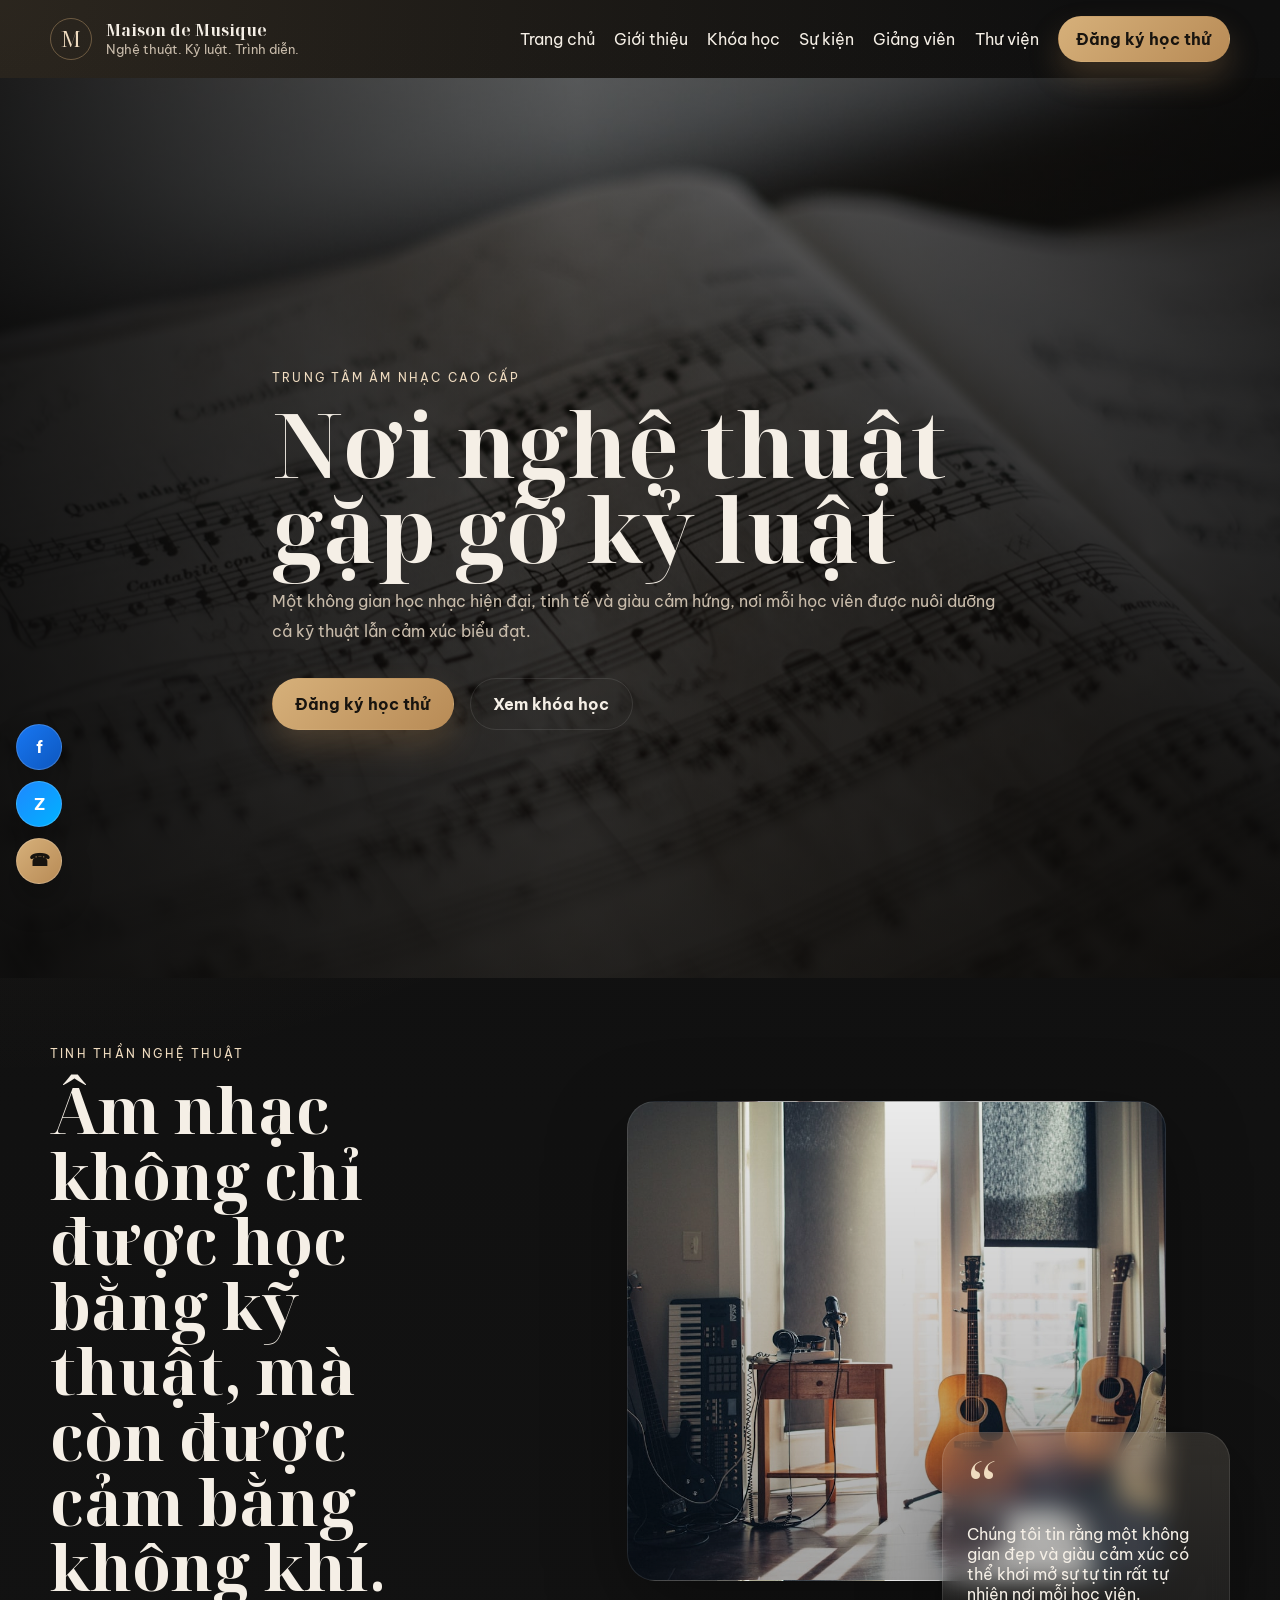
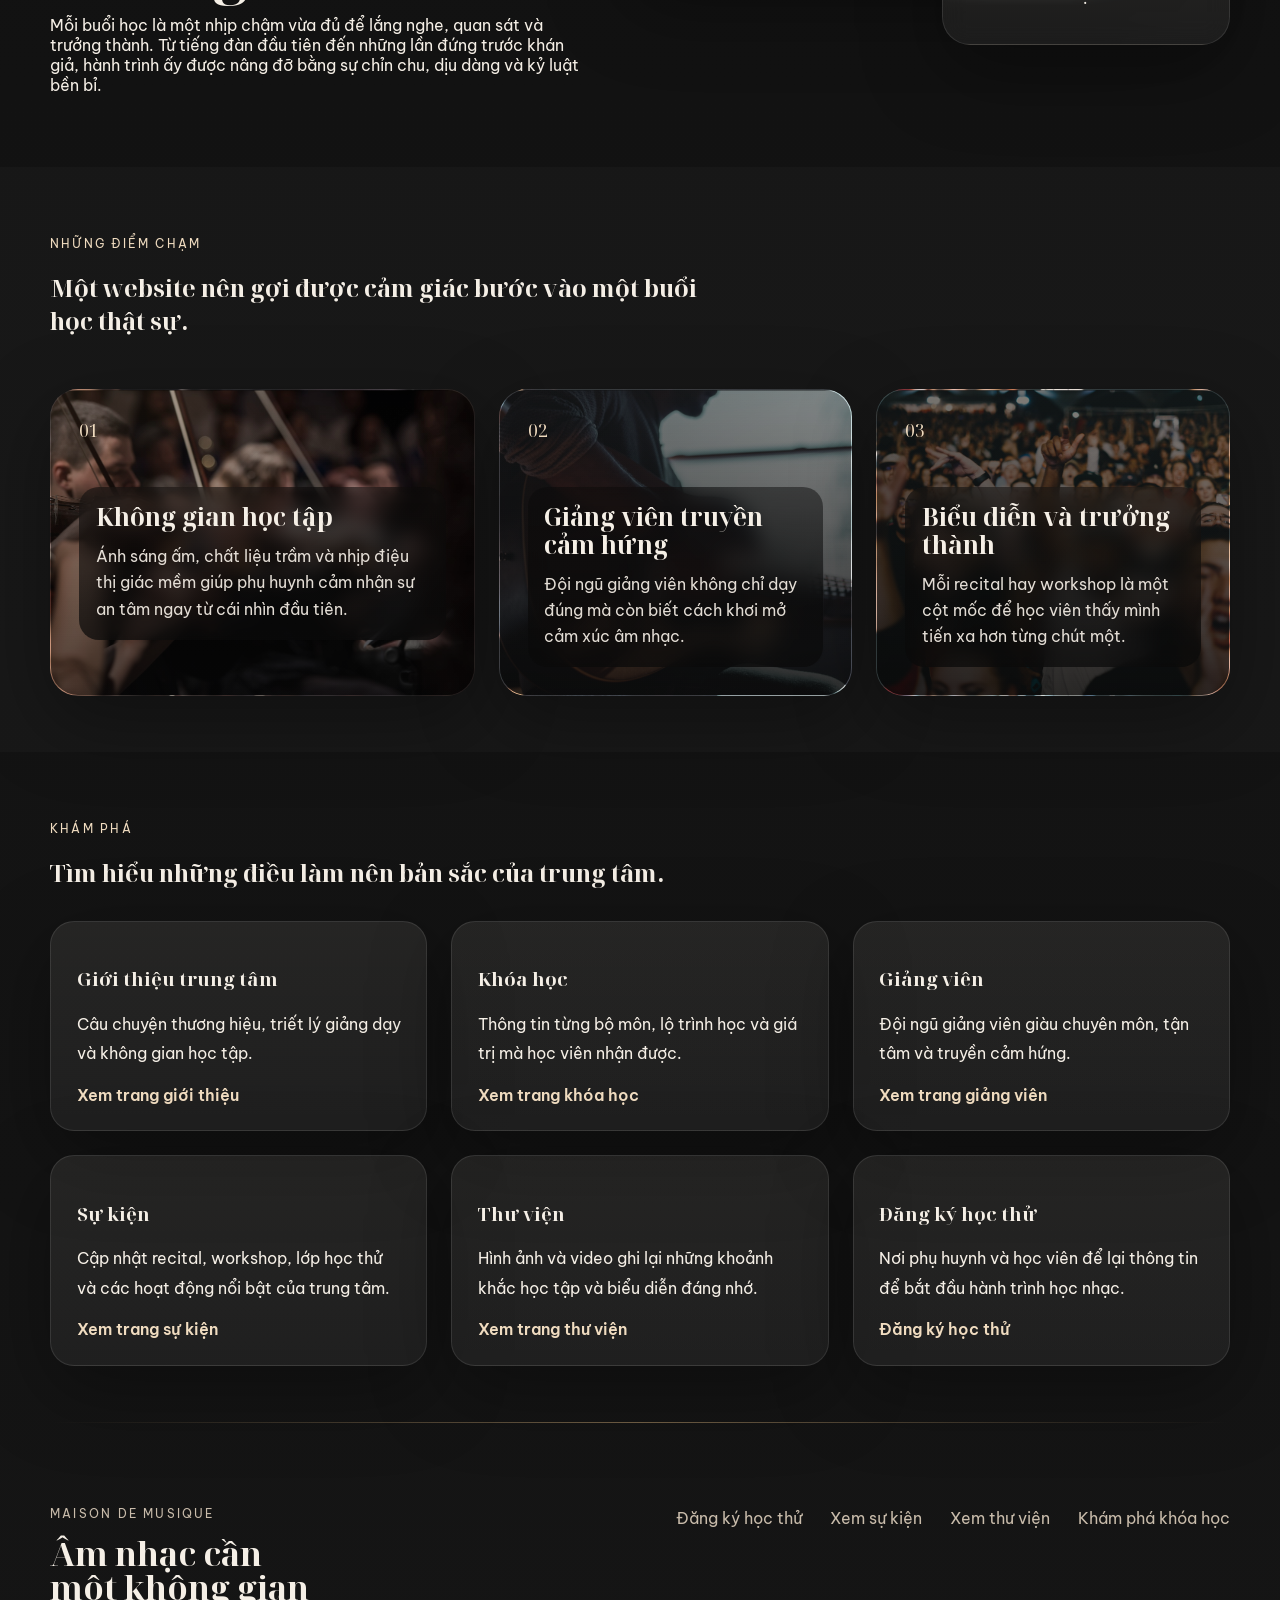
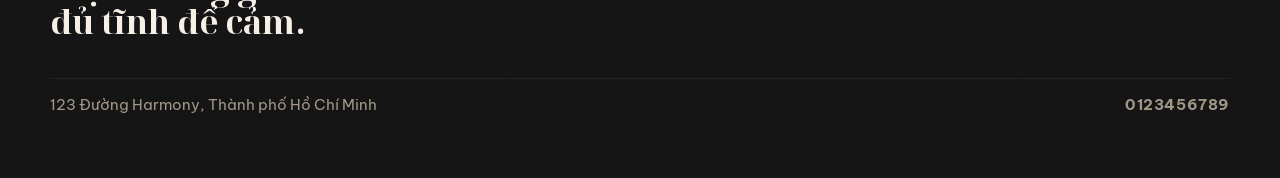
==== index.html @ a561e21d "f" ====
<!DOCTYPE html>
<html lang="vi">
<head>
    <meta charset="UTF-8">
    <meta name="viewport" content="width=device-width, initial-scale=1.0">
    <title>Demo Giao Diện Trung Tâm Âm Nhạc</title>
    <meta name="description" content="Trung tâm âm nhạc với phong cách hiện đại, tinh tế và giàu cảm xúc.">
    <link rel="preconnect" href="https://fonts.googleapis.com">
    <link rel="preconnect" href="https://fonts.gstatic.com" crossorigin>
    <link href="https://fonts.googleapis.com/css2?family=Be+Vietnam+Pro:wght@400;500;600;700&family=Noto+Serif+Display:wght@500;600;700&display=swap&subset=vietnamese" rel="stylesheet">
    <link rel="stylesheet" href="public/assets/css/site.css">
</head>
<body>
    <header class="site-header" data-header>
        <div class="container nav-shell">
            <a href="index.html" class="brand">
                <span class="brand-mark">M</span>
                <span class="brand-copy">
                    <strong>Maison de Musique</strong>
                    <small>Nghệ thuật. Kỷ luật. Trình diễn.</small>
                </span>
            </a>

            <button class="nav-toggle" type="button" aria-label="Mở menu điều hướng" data-nav-toggle>
                <span></span>
                <span></span>
            </button>

            <nav class="nav-links" data-nav-menu>
                <a href="index.html">Trang chủ</a>
                <a href="gioi-thieu.html">Giới thiệu</a>
                <a href="khoa-hoc.html">Khóa học</a>
                <a href="su-kien.html">Sự kiện</a>
                <a href="giang-vien.html">Giảng viên</a>
                <a href="thu-vien.html">Thư viện</a>
                <a href="dang-ky-hoc-thu.html" class="button button-sm">Đăng ký học thử</a>
            </nav>
        </div>
    </header>

    <main>
        <section class="hero">
            <video class="hero-video" autoplay muted loop playsinline poster="public/assets/images/hero-poster.jpg">
                <source src="https://cdn.coverr.co/videos/coverr-piano-keys-close-up-1563387488767?download=1080p" type="video/mp4">
            </video>
            <div class="hero-overlay"></div>
            <div class="container hero-content">
                <p class="eyebrow">Trung tâm âm nhạc cao cấp</p>
                <h1>Nơi nghệ thuật gặp gỡ kỷ luật</h1>
                <p class="hero-copy">Một không gian học nhạc hiện đại, tinh tế và giàu cảm hứng, nơi mỗi học viên được nuôi dưỡng cả kỹ thuật lẫn cảm xúc biểu đạt.</p>
                <div class="hero-actions">
                    <a href="dang-ky-hoc-thu.html" class="button">Đăng ký học thử</a>
                    <a href="khoa-hoc.html" class="button button-ghost">Xem khóa học</a>
                </div>
            </div>
        </section>

        <section class="section">
            <div class="container artistic-story">
                <div class="story-copy">
                    <p class="eyebrow">Tinh thần nghệ thuật</p>
                    <h2>Âm nhạc không chỉ được học bằng kỹ thuật, mà còn được cảm bằng không khí.</h2>
                    <p>Mỗi buổi học là một nhịp chậm vừa đủ để lắng nghe, quan sát và trưởng thành. Từ tiếng đàn đầu tiên đến những lần đứng trước khán giả, hành trình ấy được nâng đỡ bằng sự chỉn chu, dịu dàng và kỷ luật bền bỉ.</p>
                </div>
                <div class="story-composition">
                    <div class="composition-main"></div>
                    <div class="composition-note">
                        <p class="quote-mark">“</p>
                        <p>Chúng tôi tin rằng một không gian đẹp và giàu cảm xúc có thể khơi mở sự tự tin rất tự nhiên nơi mỗi học viên.</p>
                    </div>
                </div>
            </div>
        </section>

        <section class="section section-soft">
            <div class="container artistic-rhythm">
                <div class="rhythm-intro">
                    <p class="eyebrow">Những điểm chạm</p>
                    <h2>Một website nên gợi được cảm giác bước vào một buổi học thật sự.</h2>
                </div>
                <div class="rhythm-grid">
                    <article class="rhythm-card rhythm-card-large">
                        <span>01</span>
                        <div class="rhythm-card-text">
                            <h3>Không gian học tập</h3>
                            <p>Ánh sáng ấm, chất liệu trầm và nhịp điệu thị giác mềm giúp phụ huynh cảm nhận sự an tâm ngay từ cái nhìn đầu tiên.</p>
                        </div>
                    </article>
                    <article class="rhythm-card rhythm-card-photo-two">
                        <span>02</span>
                        <div class="rhythm-card-text">
                            <h3>Giảng viên truyền cảm hứng</h3>
                            <p>Đội ngũ giảng viên không chỉ dạy đúng mà còn biết cách khơi mở cảm xúc âm nhạc.</p>
                        </div>
                    </article>
                    <article class="rhythm-card rhythm-card-photo-three">
                        <span>03</span>
                        <div class="rhythm-card-text">
                            <h3>Biểu diễn và trưởng thành</h3>
                            <p>Mỗi recital hay workshop là một cột mốc để học viên thấy mình tiến xa hơn từng chút một.</p>
                        </div>
                    </article>
                </div>
            </div>
        </section>

        <section class="section">
            <div class="container">
                <div class="section-heading">
                    <p class="eyebrow">Khám phá</p>
                    <h2>Tìm hiểu những điều làm nên bản sắc của trung tâm.</h2>
                </div>
                <div class="card-grid card-grid-3">
                    <article class="feature-panel">
                        <h3>Giới thiệu trung tâm</h3>
                        <p>Câu chuyện thương hiệu, triết lý giảng dạy và không gian học tập.</p>
                        <a class="text-link" href="gioi-thieu.html">Xem trang giới thiệu</a>
                    </article>
                    <article class="feature-panel">
                        <h3>Khóa học</h3>
                        <p>Thông tin từng bộ môn, lộ trình học và giá trị mà học viên nhận được.</p>
                        <a class="text-link" href="khoa-hoc.html">Xem trang khóa học</a>
                    </article>
                    <article class="feature-panel">
                        <h3>Giảng viên</h3>
                        <p>Đội ngũ giảng viên giàu chuyên môn, tận tâm và truyền cảm hứng.</p>
                        <a class="text-link" href="giang-vien.html">Xem trang giảng viên</a>
                    </article>
                    <article class="feature-panel">
                        <h3>Sự kiện</h3>
                        <p>Cập nhật recital, workshop, lớp học thử và các hoạt động nổi bật của trung tâm.</p>
                        <a class="text-link" href="su-kien.html">Xem trang sự kiện</a>
                    </article>
                    <article class="feature-panel">
                        <h3>Thư viện</h3>
                        <p>Hình ảnh và video ghi lại những khoảnh khắc học tập và biểu diễn đáng nhớ.</p>
                        <a class="text-link" href="thu-vien.html">Xem trang thư viện</a>
                    </article>
                    <article class="feature-panel">
                        <h3>Đăng ký học thử</h3>
                        <p>Nơi phụ huynh và học viên để lại thông tin để bắt đầu hành trình học nhạc.</p>
                        <a class="text-link" href="dang-ky-hoc-thu.html">Đăng ký học thử</a>
                    </article>
                </div>
            </div>
        </section>
    </main>

    <div class="floating-contact" aria-label="Liên hệ nhanh">
        <a href="https://facebook.com" class="floating-link is-facebook" target="_blank" rel="noreferrer" aria-label="Liên hệ qua Facebook">
            <span>f</span>
        </a>
        <a href="https://zalo.me" class="floating-link is-zalo" target="_blank" rel="noreferrer" aria-label="Liên hệ qua Zalo">
            <span>Z</span>
        </a>
        <a href="tel:0123456789" class="floating-link is-phone" aria-label="Gọi điện thoại">
            <span>☎</span>
        </a>
    </div>

    <footer class="site-footer">
        <div class="container footer-grid">
            <div class="footer-lead">
                <p class="eyebrow">Maison de Musique</p>
                <h3>Âm nhạc cần một không gian đủ tĩnh để cảm.</h3>
            </div>
            <div class="footer-links footer-links-inline">
                <a href="dang-ky-hoc-thu.html">Đăng ký học thử</a>
                <a href="su-kien.html">Xem sự kiện</a>
                <a href="thu-vien.html">Xem thư viện</a>
                <a href="khoa-hoc.html">Khám phá khóa học</a>
            </div>
        </div>
        <div class="container footer-bottom">
            <p>123 Đường Harmony, Thành phố Hồ Chí Minh</p>
            <p class="footer-phone">0123456789</p>
        </div>
    </footer>

    <script src="public/assets/js/site.js"></script>
</body>
</html>
---- public/assets/css/site.css ----
:root {
    --bg: #111111;
    --bg-soft: #181818;
    --panel: rgba(255, 255, 255, 0.05);
    --panel-strong: rgba(255, 248, 235, 0.08);
    --text: #f5efe6;
    --muted: #c9bcab;
    --accent: #d6b07a;
    --accent-soft: #f0dcc0;
    --border: rgba(255, 255, 255, 0.1);
    --shadow: 0 24px 80px rgba(0, 0, 0, 0.35);
    --radius: 24px;
    --container: 1180px;
}

* {
    box-sizing: border-box;
}

html {
    scroll-behavior: smooth;
}

body {
    margin: 0;
    font-family: "Be Vietnam Pro", sans-serif;
    background:
        radial-gradient(circle at top left, rgba(214, 176, 122, 0.14), transparent 30%),
        linear-gradient(180deg, #0f0f0f 0%, #151515 100%);
    color: var(--text);
}

a {
    color: inherit;
    text-decoration: none;
}

video,
img {
    max-width: 100%;
}

.container {
    width: min(calc(100% - 2rem), var(--container));
    margin: 0 auto;
}

.site-header {
    position: sticky;
    top: 0;
    z-index: 50;
    transition: background-color 180ms ease, backdrop-filter 180ms ease, border-color 180ms ease;
}

.site-header.is-scrolled {
    background: rgba(10, 10, 10, 0.72);
    backdrop-filter: blur(18px);
    border-bottom: 1px solid var(--border);
}

.floating-contact {
    position: fixed;
    left: 1rem;
    bottom: 1rem;
    z-index: 60;
    display: flex;
    flex-direction: column;
    gap: 0.65rem;
}

.floating-link {
    width: 2.9rem;
    height: 2.9rem;
    display: grid;
    place-items: center;
    border-radius: 999px;
    color: #fff;
    font-weight: 700;
    font-size: 1.05rem;
    border: 1px solid rgba(255, 255, 255, 0.18);
    box-shadow: 0 18px 32px rgba(0, 0, 0, 0.28);
    animation: float-spin-bounce 2.2s cubic-bezier(0.22, 1, 0.36, 1) infinite;
    transition: transform 180ms ease, box-shadow 180ms ease;
}

.floating-link:nth-child(2) {
    animation-delay: 0.18s;
}

.floating-link:nth-child(3) {
    animation-delay: 0.36s;
}

.floating-link:hover {
    transform: translateY(-6px) scale(1.08) rotate(-10deg);
    box-shadow: 0 22px 36px rgba(0, 0, 0, 0.38);
}

.floating-link span {
    line-height: 1;
}

.is-facebook {
    background: linear-gradient(135deg, #1877f2, #0d57bf);
}

.is-zalo {
    background: linear-gradient(135deg, #1e88ff, #00b2ff);
}

.is-phone {
    background: linear-gradient(135deg, #d6b07a, #b88b56);
    color: #18140f;
}

@keyframes float-spin-bounce {
    0%, 100% {
        transform: translateY(0) rotate(0deg);
    }
    18% {
        transform: translateY(-7px) rotate(-14deg);
    }
    36% {
        transform: translateY(2px) rotate(12deg);
    }
    52% {
        transform: translateY(-5px) rotate(-10deg);
    }
    70% {
        transform: translateY(1px) rotate(8deg);
    }
}

.nav-shell {
    display: flex;
    align-items: center;
    justify-content: space-between;
    gap: 1rem;
    padding: 1rem 0;
}

.brand {
    display: inline-flex;
    align-items: center;
    gap: 0.85rem;
}

.brand-mark {
    width: 2.65rem;
    height: 2.65rem;
    display: grid;
    place-items: center;
    border: 1px solid rgba(214, 176, 122, 0.4);
    border-radius: 999px;
    color: var(--accent-soft);
    font-family: "Noto Serif Display", serif;
    font-size: 1.35rem;
}

.brand-copy {
    display: flex;
    flex-direction: column;
}

.brand-copy strong,
.hero h1,
.page-hero h1,
h2,
h3 {
    font-family: "Noto Serif Display", serif;
}

.brand-copy small,
.card-kicker,
.hero-copy,
.page-hero p,
.site-footer p,
.detail-list,
input,
select,
textarea {
    color: var(--muted);
}

.nav-links {
    display: flex;
    align-items: center;
    gap: 1.2rem;
}

.nav-toggle {
    display: none;
    border: 0;
    background: transparent;
    padding: 0;
}

.nav-toggle span {
    display: block;
    width: 1.5rem;
    height: 2px;
    margin: 0.3rem 0;
    background: var(--text);
}

.button {
    display: inline-flex;
    align-items: center;
    justify-content: center;
    gap: 0.5rem;
    padding: 0.95rem 1.4rem;
    border-radius: 999px;
    background: linear-gradient(135deg, var(--accent), #b88b56);
    color: #18140f;
    font-weight: 700;
    border: 1px solid transparent;
    transition: transform 180ms ease, box-shadow 180ms ease;
    box-shadow: 0 16px 30px rgba(184, 139, 86, 0.25);
}

.button:hover,
.info-card:hover,
.profile-card:hover,
.gallery-card:hover,
.feature-panel:hover {
    transform: translateY(-4px);
}

.button-sm {
    padding: 0.75rem 1.1rem;
}

.button-ghost {
    background: transparent;
    color: var(--text);
    border-color: var(--border);
    box-shadow: none;
}

.hero {
    position: relative;
    min-height: 100vh;
    display: flex;
    align-items: center;
    overflow: hidden;
}

.hero-video,
.hero-overlay {
    position: absolute;
    inset: 0;
}

.hero-video {
    width: 100%;
    height: 100%;
    object-fit: cover;
}

.hero-overlay {
    background:
        linear-gradient(90deg, rgba(10, 10, 10, 0.85) 0%, rgba(10, 10, 10, 0.42) 45%, rgba(10, 10, 10, 0.75) 100%),
        linear-gradient(180deg, rgba(16, 12, 7, 0.25) 0%, rgba(16, 12, 7, 0.78) 100%);
}

.hero-content,
.page-hero .container {
    position: relative;
    z-index: 1;
}

.hero-content {
    padding: 8rem 0 6rem;
    max-width: 46rem;
}

.hero h1,
.page-hero h1 {
    font-size: clamp(3.2rem, 7vw, 6.4rem);
    line-height: 0.95;
    margin: 0 0 1rem;
}

.hero-copy,
.page-hero p,
.split-section p,
.feature-panel p,
.info-card p,
.profile-card p,
.gallery-card p {
    font-size: 1.02rem;
    line-height: 1.8;
}

.hero-actions {
    display: flex;
    flex-wrap: wrap;
    gap: 1rem;
    margin-top: 2rem;
}

.eyebrow {
    text-transform: uppercase;
    letter-spacing: 0.18em;
    font-size: 0.77rem;
    color: var(--accent-soft);
    margin-bottom: 1rem;
}

.page-hero {
    padding: 9rem 0 3rem;
}

.section {
    padding: 3.5rem 0;
}

.section-soft {
    background: rgba(255, 255, 255, 0.02);
}

.split-section,
.cta-panel,
.form-layout,
.footer-grid,
.split-cards,
.artistic-story {
    display: grid;
    gap: 2rem;
}

.split-section,
.cta-panel,
.footer-grid {
    grid-template-columns: repeat(2, minmax(0, 1fr));
    align-items: center;
}

.split-cards,
.form-layout,
.artistic-story {
    grid-template-columns: 0.95fr 1.05fr;
}

.artistic-story {
    align-items: center;
}

.artistic-story-reverse {
    grid-template-columns: 1.05fr 0.95fr;
}

.story-copy h2 {
    max-width: 12ch;
    font-size: clamp(2.3rem, 5vw, 4.3rem);
    line-height: 1.02;
    margin: 0 0 1rem;
}

.story-copy p:last-child {
    max-width: 36rem;
}

.story-composition {
    position: relative;
    min-height: 34rem;
}

.composition-main,
.composition-note {
    border-radius: 28px;
    border: 1px solid var(--border);
    box-shadow: var(--shadow);
}

.composition-main {
    position: absolute;
    inset: 0 4rem 4rem 0;
    background:
        linear-gradient(180deg, rgba(0, 0, 0, 0.08), rgba(0, 0, 0, 0.36)),
        url("../images/story-composition.jpg") center / cover;
}

.composition-main-about {
    background:
        linear-gradient(180deg, rgba(0, 0, 0, 0.12), rgba(0, 0, 0, 0.42)),
        url("../images/gallery-cover.jpg") center / cover;
}

.composition-note {
    position: absolute;
    right: 0;
    bottom: 0;
    width: min(18rem, 80%);
    padding: 1.5rem;
    background: linear-gradient(180deg, rgba(241, 224, 198, 0.14), rgba(255, 255, 255, 0.05));
    backdrop-filter: blur(12px);
}

.composition-note-wide {
    width: min(22rem, 84%);
}

.quote-mark {
    margin: 0;
    font-family: "Noto Serif Display", serif;
    font-size: 4rem;
    line-height: 0.8;
    color: var(--accent-soft);
}

.artistic-rhythm {
    display: grid;
    gap: 2rem;
}

.rhythm-intro {
    max-width: 42rem;
}

.rhythm-grid {
    display: grid;
    grid-template-columns: 1.2fr 1fr 1fr;
    gap: 1.5rem;
}

.rhythm-card {
    position: relative;
    overflow: hidden;
    min-height: 17rem;
    padding: 1.75rem;
    border-radius: 28px;
    border: 1px solid var(--border);
    background:
        radial-gradient(circle at top right, rgba(214, 176, 122, 0.12), transparent 35%),
        linear-gradient(180deg, rgba(255, 248, 235, 0.06), rgba(255, 255, 255, 0.03));
    box-shadow: var(--shadow);
}

.rhythm-card::before {
    content: "";
    position: absolute;
    inset: 0;
    background:
        linear-gradient(180deg, rgba(8, 8, 8, 0.24), rgba(8, 8, 8, 0.68)),
        radial-gradient(circle at top left, rgba(214, 176, 122, 0.14), transparent 40%);
    z-index: 0;
}

.rhythm-card > * {
    position: relative;
    z-index: 1;
}

.rhythm-card span {
    display: inline-block;
    margin-bottom: 1.35rem;
    color: var(--accent-soft);
    font-family: "Noto Serif Display", serif;
    font-size: 1.1rem;
}

.rhythm-card h3 {
    font-size: 1.55rem;
    line-height: 1.12;
    margin: 0 0 0.75rem;
}

.rhythm-card p {
    margin: 0;
    max-width: 22rem;
    font-size: 1rem;
    line-height: 1.65;
    color: rgba(245, 239, 230, 0.92);
}

.rhythm-card-text {
    width: min(100%, 25rem);
    padding: 1rem 1.05rem 1.1rem;
    border-radius: 20px;
    background: linear-gradient(180deg, rgba(10, 10, 10, 0.48), rgba(10, 10, 10, 0.72));
    backdrop-filter: blur(10px);
}

.rhythm-card-large {
    background:
        url("../images/rhythm-card.jpg") center / cover;
}

.rhythm-card-photo-two {
    background:
        url("../images/rhythm-card-02-new.jpg") center / cover;
}

.rhythm-card-photo-three {
    background:
        url("../images/rhythm-card-03.jpg") center / cover;
}

.rhythm-card-photo-two::before,
.rhythm-card-photo-three::before {
    background:
        linear-gradient(180deg, rgba(8, 8, 8, 0.34), rgba(8, 8, 8, 0.8)),
        linear-gradient(90deg, rgba(8, 8, 8, 0.35), rgba(8, 8, 8, 0.15));
}

.rhythm-card-large .rhythm-card-text,
.rhythm-card-photo-two .rhythm-card-text,
.rhythm-card-photo-three .rhythm-card-text {
    margin-top: 1.5rem;
}

.about-atmosphere {
    display: grid;
    gap: 2rem;
}

.about-grid {
    display: grid;
    grid-template-columns: 1.2fr 1fr 1fr;
    gap: 1.5rem;
}

.about-panel {
    min-height: 24rem;
    border-radius: 28px;
    border: 1px solid var(--border);
    box-shadow: var(--shadow);
}

.about-panel-image {
    position: relative;
    overflow: hidden;
    background:
        linear-gradient(180deg, rgba(8, 8, 8, 0.16), rgba(8, 8, 8, 0.72)),
        url("../images/about-panel-01.jpg") center / cover;
}

.about-panel-image-two {
    background:
        linear-gradient(180deg, rgba(8, 8, 8, 0.2), rgba(8, 8, 8, 0.78)),
        url("../images/about-panel-02.jpg") center / cover;
}

.about-panel-image-three {
    background:
        linear-gradient(180deg, rgba(8, 8, 8, 0.2), rgba(8, 8, 8, 0.78)),
        url("../images/about-panel-03.jpg") center / cover;
}

.about-panel-copy {
    position: absolute;
    left: 1.4rem;
    right: 1.4rem;
    bottom: 1.4rem;
    padding: 1.1rem 1.15rem;
    border-radius: 20px;
    background: linear-gradient(180deg, rgba(10, 10, 10, 0.42), rgba(10, 10, 10, 0.72));
    backdrop-filter: blur(10px);
}

.about-panel-copy h3 {
    margin: 0 0 0.6rem;
    font-size: 1.55rem;
}

.about-panel-copy p {
    margin: 0;
    color: rgba(245, 239, 230, 0.92);
}

.section-heading {
    margin-bottom: 2rem;
}

.card-grid {
    display: grid;
    gap: 1.5rem;
}

.card-grid-4 {
    grid-template-columns: repeat(4, minmax(0, 1fr));
}

.card-grid-3 {
    grid-template-columns: repeat(3, minmax(0, 1fr));
}

.card-grid-2 {
    grid-template-columns: repeat(2, minmax(0, 1fr));
}

.info-card,
.profile-card,
.gallery-card,
.feature-panel,
.booking-form,
.cta-panel {
    background: linear-gradient(180deg, var(--panel-strong), var(--panel));
    border: 1px solid var(--border);
    border-radius: var(--radius);
    box-shadow: var(--shadow);
    transition: transform 180ms ease, border-color 180ms ease;
}

.info-card,
.profile-card,
.gallery-card,
.feature-panel,
.booking-form {
    padding: 1.6rem;
}

.card-link,
.text-link {
    color: var(--accent-soft);
    font-weight: 600;
}

.course-card {
    overflow: hidden;
}

.course-card-media {
    margin: -1.6rem -1.6rem 1.35rem;
    aspect-ratio: 16 / 8.8;
    overflow: hidden;
    border-radius: 24px 24px 0 0;
    border-bottom: 1px solid var(--border);
}

.course-card-media img {
    width: 100%;
    height: 100%;
    object-fit: cover;
    display: block;
}

.course-tagline {
    margin-top: -0.2rem;
    color: var(--accent-soft);
    font-weight: 600;
}

.feature-panel.about-panel-image,
.feature-panel.about-panel-image-two,
.feature-panel.about-panel-image-three,
.about-panel.about-panel-image {
    min-height: 24rem;
    background-size: cover;
    background-position: center;
}

.feature-panel.about-panel-image-two {
    background:
        linear-gradient(180deg, rgba(8, 8, 8, 0.2), rgba(8, 8, 8, 0.78)),
        url("../images/about-panel-02.jpg") center / cover;
}

.feature-panel.about-panel-image-three {
    background:
        linear-gradient(180deg, rgba(8, 8, 8, 0.2), rgba(8, 8, 8, 0.78)),
        url("../images/about-panel-03.jpg") center / cover;
}

.profile-portrait,
.gallery-media,
.video-embed {
    border-radius: 18px;
    margin-bottom: 1.2rem;
}

.profile-portrait {
    aspect-ratio: 4 / 4.7;
    background:
        linear-gradient(180deg, rgba(214, 176, 122, 0.18), rgba(255, 255, 255, 0.04)),
        url("../images/teacher-portrait.jpg") center / cover;
}

.gallery-grid {
    display: grid;
    grid-template-columns: repeat(3, minmax(0, 1fr));
    gap: 1.5rem;
}

.gallery-media {
    aspect-ratio: 16 / 10;
    background:
        linear-gradient(180deg, rgba(0, 0, 0, 0.12), rgba(0, 0, 0, 0.38)),
        url("../images/gallery-cover.jpg") center / cover;
    display: flex;
    align-items: flex-end;
    padding: 1rem;
}

.video-embed {
    position: relative;
    overflow: hidden;
    aspect-ratio: 16 / 10;
    background: #000;
}

.video-embed iframe {
    width: 100%;
    height: 100%;
    border: 0;
}

.gallery-media.is-video::after {
    content: "Play";
    margin-left: auto;
    padding: 0.45rem 0.7rem;
    border-radius: 999px;
    border: 1px solid rgba(255, 255, 255, 0.45);
    background: rgba(0, 0, 0, 0.3);
}

.detail-list {
    padding-left: 1.1rem;
}

.booking-form {
    display: grid;
    gap: 1.25rem;
}

.field-grid {
    display: grid;
    grid-template-columns: repeat(2, minmax(0, 1fr));
    gap: 1rem;
}

.field-full {
    grid-column: 1 / -1;
}

label {
    display: grid;
    gap: 0.55rem;
}

input,
select,
textarea {
    width: 100%;
    padding: 0.95rem 1rem;
    border-radius: 16px;
    border: 1px solid var(--border);
    background: rgba(255, 255, 255, 0.04);
    font: inherit;
}

.form-success {
    margin: 0;
    color: var(--accent-soft);
}

.cta-panel {
    padding: 2rem;
}

.site-footer {
    position: relative;
    padding: 4.5rem 0 4rem;
}

.site-footer::before {
    content: "";
    position: absolute;
    top: 0;
    left: 50%;
    width: min(92%, var(--container));
    height: 1px;
    transform: translateX(-50%);
    background: linear-gradient(90deg, transparent, rgba(214, 176, 122, 0.45), transparent);
}

.footer-grid {
    grid-template-columns: 1fr auto;
    align-items: start;
    gap: 2rem;
}

.footer-lead h3 {
    max-width: 14ch;
    margin: 0;
    font-size: clamp(1.45rem, 2.6vw, 2.1rem);
    line-height: 1.02;
}

.footer-links {
    padding-top: 0.9rem;
}

.footer-links a {
    display: inline-block;
    margin: 0 0 0 1.5rem;
    color: var(--muted);
    border-bottom: 1px solid transparent;
    transition: color 180ms ease, border-color 180ms ease, transform 180ms ease;
}

.footer-links a:first-child {
    margin-left: 0;
}

.footer-links a:hover {
    color: var(--accent-soft);
    border-color: rgba(214, 176, 122, 0.45);
    transform: translateY(-1px);
}

.footer-bottom {
    display: flex;
    justify-content: space-between;
    gap: 1rem;
    margin-top: 2.4rem;
    padding-top: 1rem;
    border-top: 1px solid rgba(255, 255, 255, 0.06);
}

.footer-bottom p {
    margin: 0;
    color: rgba(201, 188, 171, 0.78);
    font-size: 0.95rem;
}

.footer-phone {
    color: var(--accent-soft);
    font-size: 1.12rem;
    font-weight: 700;
    letter-spacing: 0.04em;
}

@media (max-width: 1024px) {
    .card-grid-4,
    .card-grid-3,
    .gallery-grid {
        grid-template-columns: repeat(2, minmax(0, 1fr));
    }

    .split-section,
    .cta-panel,
    .split-cards,
    .form-layout,
    .footer-grid,
    .card-grid-2,
    .artistic-story,
    .rhythm-grid,
    .about-grid {
        grid-template-columns: 1fr;
    }
}

@media (max-width: 768px) {
    .nav-toggle {
        display: block;
    }

    .nav-links {
        position: absolute;
        top: 100%;
        left: 1rem;
        right: 1rem;
        display: none;
        flex-direction: column;
        align-items: stretch;
        padding: 1rem;
        border-radius: 20px;
        background: rgba(10, 10, 10, 0.92);
        border: 1px solid var(--border);
    }

    .nav-links.is-open {
        display: flex;
    }

    .gallery-grid,
    .card-grid-4,
    .card-grid-3,
    .field-grid {
        grid-template-columns: 1fr;
    }

    .hero-content {
        padding-top: 7rem;
    }

    .hero h1,
    .page-hero h1 {
        font-size: clamp(2.8rem, 15vw, 4.2rem);
    }

    .story-composition {
        min-height: 28rem;
    }

    .composition-main {
        inset: 0 2rem 5rem 0;
    }

    .floating-contact {
        left: 0.75rem;
        bottom: 0.75rem;
        gap: 0.5rem;
    }

    .floating-link {
        width: 2.6rem;
        height: 2.6rem;
        font-size: 0.95rem;
    }
}
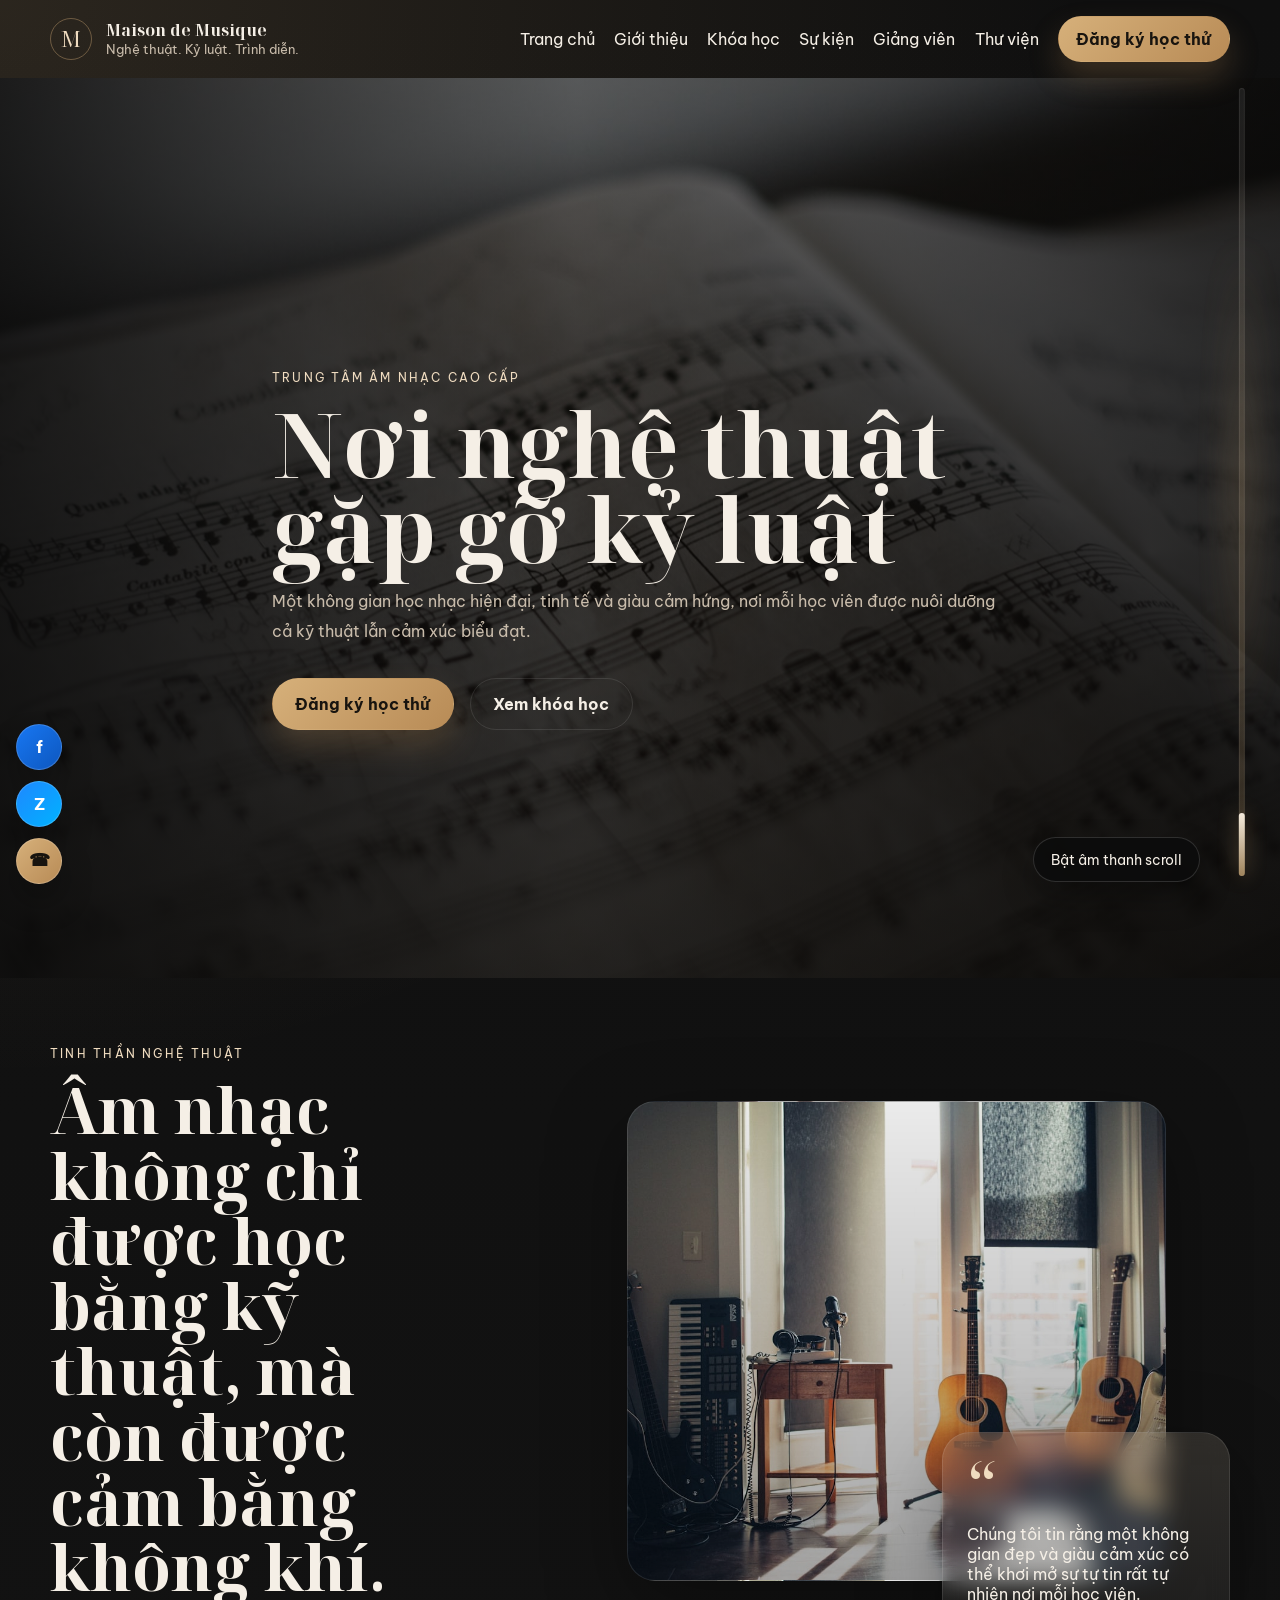
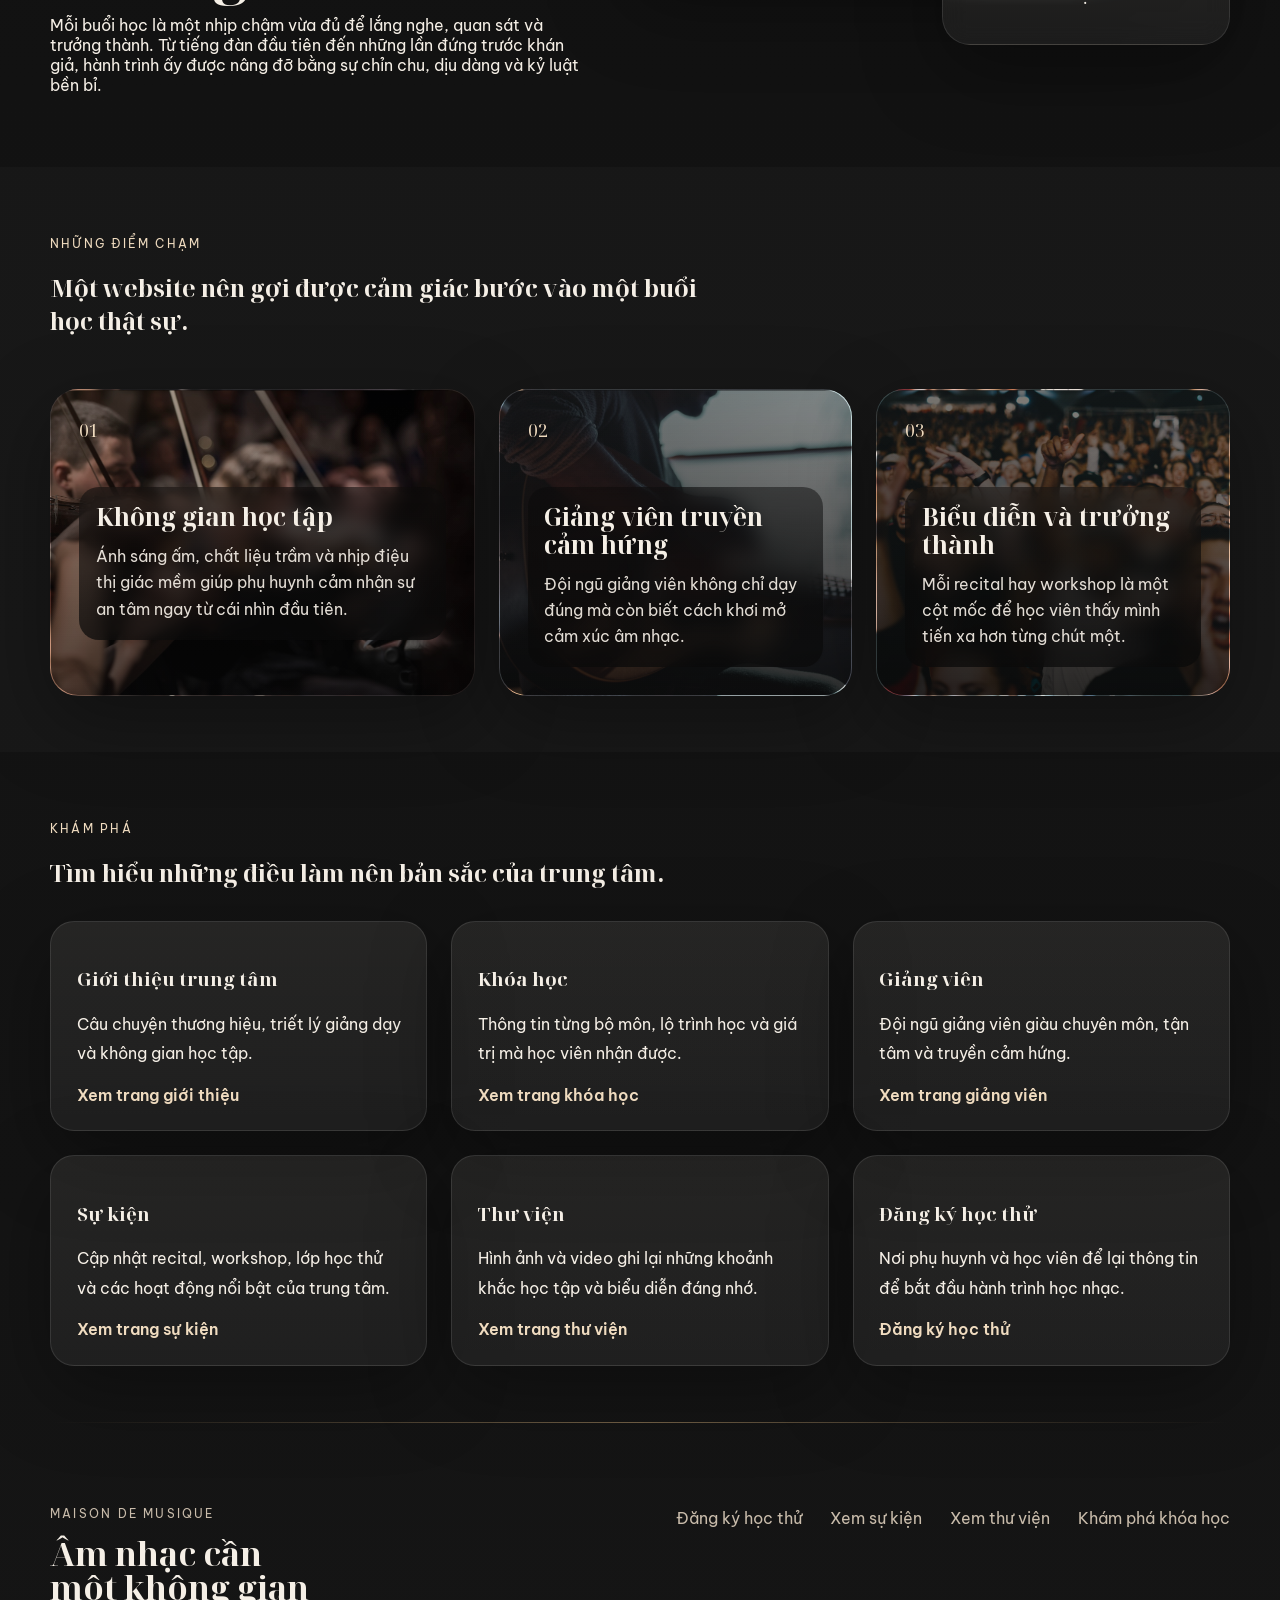
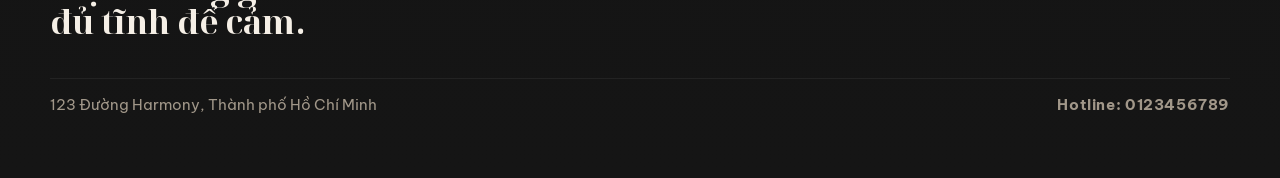
==== commit 9fccede0: "f" ====
--- a/index.html
+++ b/index.html
@@ -37,6 +37,17 @@
             </nav>
         </div>
     </header>
+
+    <aside class="scroll-music-lane" aria-hidden="true" data-scroll-music-lane>
+        <div class="scroll-music-rail"></div>
+        <div class="scroll-music-glow"></div>
+        <div class="scroll-music-progress" data-scroll-music-progress></div>
+        <div class="scroll-music-notes" data-scroll-music-notes></div>
+    </aside>
+
+    <button class="scroll-music-toggle" type="button" data-scroll-music-toggle>
+        Bật âm thanh scroll
+    </button>
 
     <main>
         <section class="hero">
@@ -173,7 +184,7 @@
         </div>
         <div class="container footer-bottom">
             <p>123 Đường Harmony, Thành phố Hồ Chí Minh</p>
-            <p class="footer-phone">0123456789</p>
+            <p class="footer-phone">Hotline: 0123456789</p>
         </div>
     </footer>
 
--- a/public/assets/css/site.css
+++ b/public/assets/css/site.css
@@ -30,6 +30,119 @@
     color: var(--text);
 }
 
+.scroll-music-lane {
+    position: fixed;
+    top: 5.5rem;
+    right: 0.65rem;
+    width: 3.5rem;
+    height: calc(100vh - 7rem);
+    z-index: 55;
+    pointer-events: none;
+    display: flex;
+    align-items: stretch;
+    justify-content: center;
+}
+
+.scroll-music-toggle {
+    position: fixed;
+    right: 5rem;
+    bottom: 1.1rem;
+    z-index: 65;
+    padding: 0.8rem 1.05rem;
+    border: 1px solid rgba(255, 255, 255, 0.14);
+    border-radius: 999px;
+    background: rgba(12, 12, 12, 0.88);
+    color: var(--text);
+    font: inherit;
+    font-size: 0.9rem;
+    cursor: pointer;
+    box-shadow: 0 16px 32px rgba(0, 0, 0, 0.28);
+    transition: transform 180ms ease, background-color 180ms ease, border-color 180ms ease;
+}
+
+.scroll-music-toggle:hover {
+    transform: translateY(-2px);
+}
+
+.scroll-music-toggle.is-ready {
+    background: linear-gradient(135deg, rgba(214, 176, 122, 0.94), rgba(184, 139, 86, 0.92));
+    border-color: rgba(255, 236, 210, 0.55);
+    color: #18140f;
+}
+
+.scroll-music-rail,
+.scroll-music-glow,
+.scroll-music-progress,
+.scroll-music-notes {
+    position: absolute;
+}
+
+.scroll-music-rail {
+    top: 0;
+    bottom: 0;
+    left: 50%;
+    width: 0.4rem;
+    transform: translateX(-50%);
+    border-radius: 999px;
+    background: linear-gradient(180deg, rgba(255, 255, 255, 0.08), rgba(214, 176, 122, 0.2));
+    box-shadow: inset 0 0 0 1px rgba(255, 255, 255, 0.08);
+}
+
+.scroll-music-glow {
+    inset: 0.35rem 0.7rem;
+    border-radius: 999px;
+    background: radial-gradient(circle at center, rgba(214, 176, 122, 0.22), transparent 65%);
+    opacity: 0.35;
+    filter: blur(14px);
+    transition: opacity 180ms ease, transform 180ms ease;
+}
+
+.scroll-music-progress {
+    left: 50%;
+    bottom: 0;
+    width: 0.4rem;
+    height: 8%;
+    transform: translateX(-50%);
+    border-radius: 999px;
+    background: linear-gradient(180deg, rgba(255, 245, 230, 0.95), rgba(214, 176, 122, 0.65));
+    box-shadow: 0 0 20px rgba(214, 176, 122, 0.45);
+}
+
+.scroll-music-notes {
+    inset: 0;
+    overflow: hidden;
+}
+
+.scroll-music-note {
+    position: absolute;
+    right: 1.2rem;
+    color: rgba(255, 243, 225, 0.92);
+    font-family: "Noto Serif Display", serif;
+    font-size: 1.2rem;
+    text-shadow: 0 0 18px rgba(214, 176, 122, 0.45);
+    transform: translate3d(0, 0, 0) scale(var(--note-scale, 1)) rotate(var(--note-rotation, 0deg));
+    animation: scroll-note-rise 1.45s cubic-bezier(0.22, 1, 0.36, 1) forwards;
+}
+
+.scroll-music-lane.is-active .scroll-music-glow {
+    opacity: 0.72;
+    transform: scaleX(1.08);
+}
+
+@keyframes scroll-note-rise {
+    0% {
+        opacity: 0;
+        transform: translate3d(0, 0, 0) scale(0.72) rotate(0deg);
+    }
+    18% {
+        opacity: 1;
+    }
+    100% {
+        opacity: 0;
+        transform: translate3d(var(--note-drift, -18px), -52px, 0) scale(var(--note-scale, 1)) rotate(var(--note-rotation, 0deg));
+    }
+}
+
 a {
     color: inherit;
     text-decoration: none;
@@ -319,6 +432,24 @@
     background: rgba(255, 255, 255, 0.02);
 }
 
+@media (max-width: 900px) {
+    .scroll-music-lane {
+        right: 0.35rem;
+        width: 2.8rem;
+    }
+
+    .scroll-music-note {
+        right: 0.8rem;
+        font-size: 1rem;
+    }
+
+    .scroll-music-toggle {
+        right: 1rem;
+        bottom: 5.4rem;
+        max-width: calc(100vw - 4rem);
+    }
+}
+
 .split-section,
 .cta-panel,
 .form-layout,
